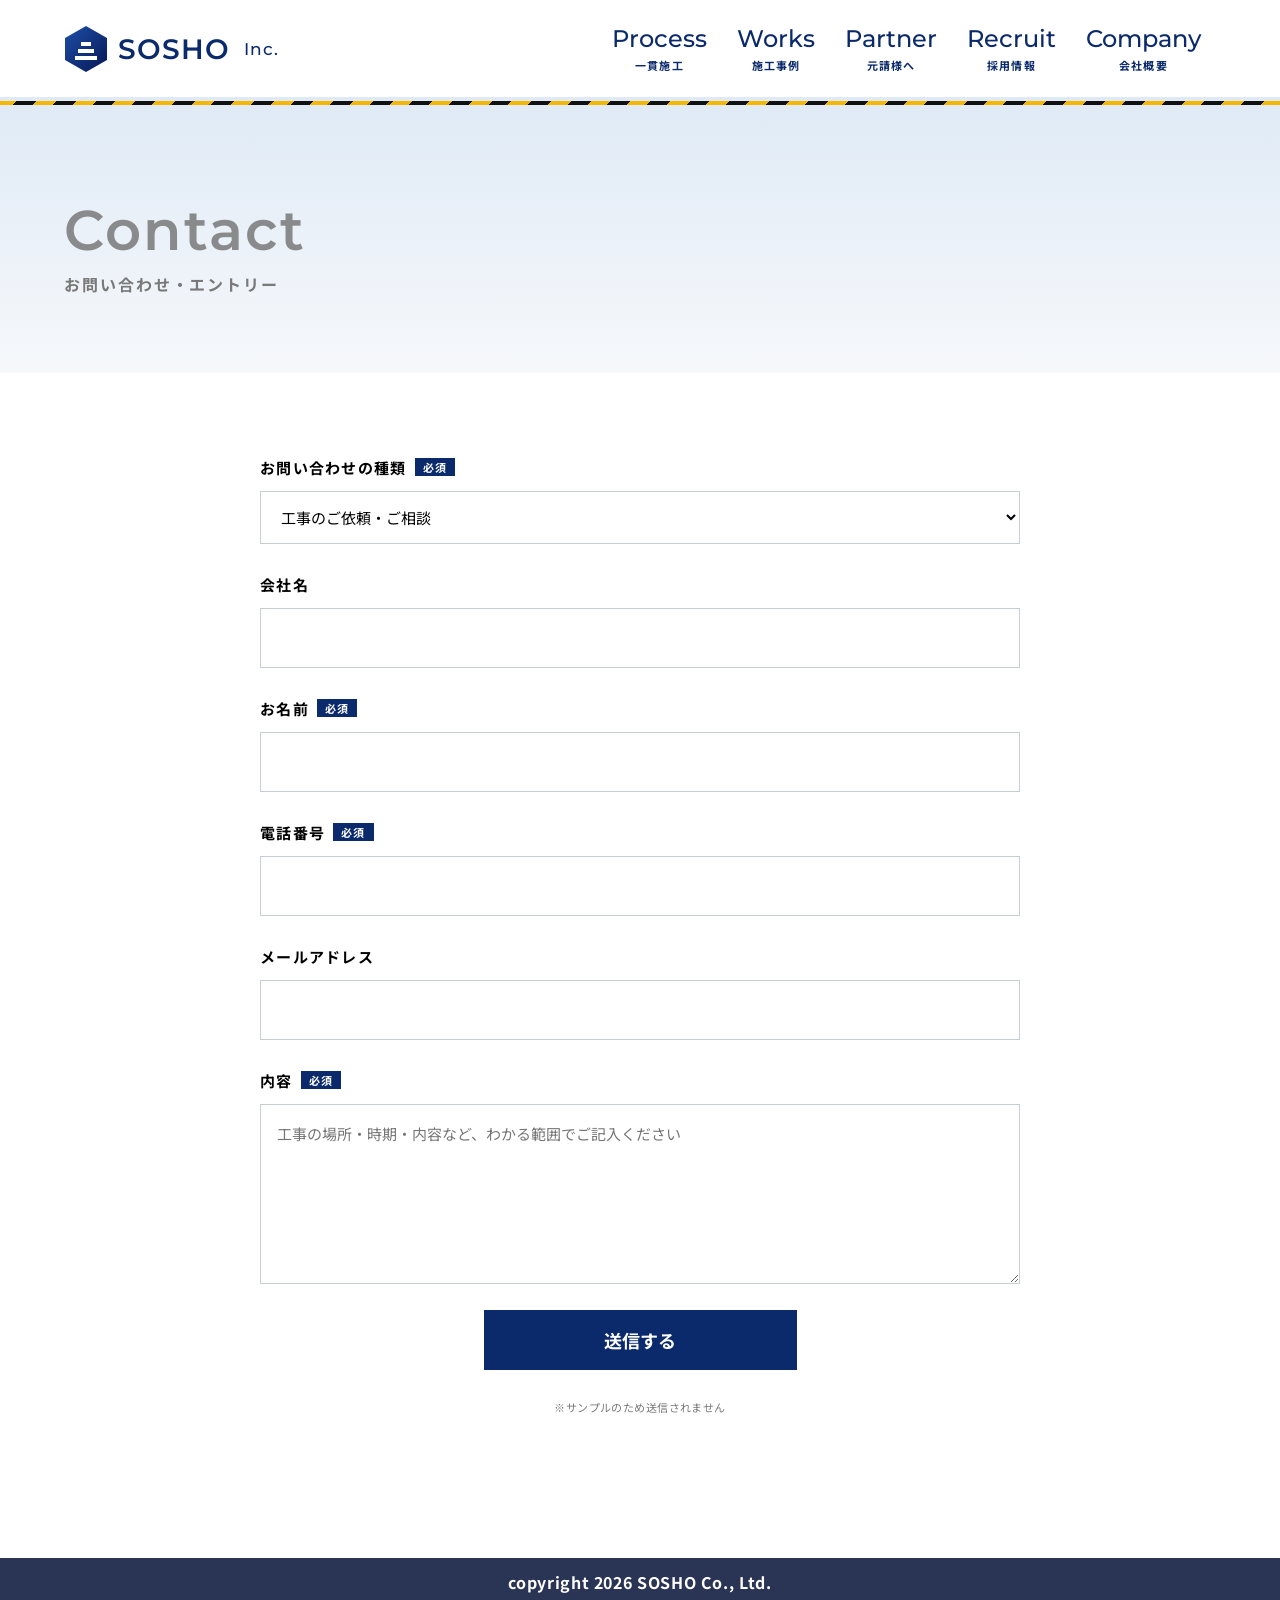
==== contact.html @ ae4c9aca "建設HPサンプル v2（株式会社 礎匠・架空） Co-Authored-By: Claude Opus 5.5 <noreply@anthropic.com>" ====
<!doctype html>
<html lang="ja">
<head>
<meta charset="utf-8">
<meta name="viewport" content="width=device-width,initial-scale=1">
<meta name="robots" content="noindex,nofollow">
<title>お問い合わせ｜株式会社 礎匠（サンプル）</title>
<link rel="preconnect" href="https://fonts.googleapis.com"><link rel="preconnect" href="https://fonts.gstatic.com" crossorigin>
<link href="https://fonts.googleapis.com/css2?family=Montserrat:wght@500;600&family=Noto+Sans+JP:wght@400;500;700;800&display=swap" rel="stylesheet">
<link rel="stylesheet" href="style.css">
<link rel="stylesheet" href="v2.css">
</head>
<body>

<svg width="0" height="0" style="position:absolute" aria-hidden="true">
  <defs><linearGradient id="lg" x1="0" y1="0" x2="1" y2="1"><stop offset="0" stop-color="#1d4fa8"/><stop offset="1" stop-color="#071754"/></linearGradient></defs>
  <symbol id="mark" viewBox="0 0 44 48"><path d="M22 1 43 13v22L22 47 1 35V13z" fill="url(#lg)"/><path d="M11 31h22v4H11zM14 24h16v4H14zM17 17h10v4H17z" fill="#fff"/></symbol>
</svg>

<header class="header">
  <a href="index.html" class="logo"><svg><use href="#mark"/></svg>SOSHO <small>Inc.</small></a>
  <button class="menu-btn" aria-label="メニュー" aria-expanded="false"><span></span><span></span><span></span></button>
  <nav class="gnav">
    <ul>
      <li><a href="index.html#process"><span class="en">Process</span><span class="ja">一貫施工</span></a></li>
      <li><a href="index.html#works"><span class="en">Works</span><span class="ja">施工事例</span></a></li>
      <li><a href="index.html#partner"><span class="en">Partner</span><span class="ja">元請様へ</span></a></li>
      <li><a href="recruit.html"><span class="en">Recruit</span><span class="ja">採用情報</span></a></li>
      <li><a href="index.html#company"><span class="en">Company</span><span class="ja">会社概要</span></a></li>
    </ul>
  </nav>
  <div class="hazard"></div>
</header>

<main>
  <section class="page-head">
    <div class="inner"><h1 class="ttl"><span class="en">Contact</span><span class="ja">お問い合わせ・エントリー</span></h1></div>
  </section>
  <form class="form inner" onsubmit="event.preventDefault();alert('サンプルのため送信されません');">
    <label><span>お問い合わせの種類<em>必須</em></span>
      <select name="type" id="type" required><option value="work">工事のご依頼・ご相談</option><option value="partner">協力会社としてのご相談</option><option value="entry">採用へのエントリー</option><option value="other">その他</option></select></label>
    <label><span>会社名</span><input name="company" autocomplete="organization"></label>
    <label><span>お名前<em>必須</em></span><input name="name" required autocomplete="name"></label>
    <label><span>電話番号<em>必須</em></span><input name="tel" type="tel" required autocomplete="tel"></label>
    <label><span>メールアドレス</span><input name="email" type="email" autocomplete="email"></label>
    <label><span>内容<em>必須</em></span><textarea name="message" required placeholder="工事の場所・時期・内容など、わかる範囲でご記入ください"></textarea></label>
    <button type="submit">送信する</button>
    <p class="sample-note">※サンプルのため送信されません</p>
  </form>
</main>

<footer class="copyright">copyright 2026 SOSHO Co., Ltd.</footer>
<script src="common.js"></script>
<script>if(new URLSearchParams(location.search).get('type')==='entry')document.getElementById('type').value='entry';</script>
</body>
</html>
---- style.css ----
/* 株式会社 礎匠（架空・サンプル） 参考＝infinito-group.net の構成・寸法を実測して再現 */
:root{
  --navy:#0b2a6b;      /* 見出し・ナビ */
  --navy-deep:#2a3455; /* 事例帯・コピーライト */
  --navy-ink:#071754;
  --ink:#010101;
  --gray:#797979;
  --line:#dfdfdf;
  --en:"Montserrat",sans-serif;
  --ja:"Noto Sans JP","Hiragino Kaku Gothic ProN",sans-serif;
  --num:"Nanum Myeongjo",serif;
  --min:"Shippori Mincho B1","Hiragino Mincho ProN",serif;
  --hd:97px;
}
*{box-sizing:border-box;margin:0;padding:0}
html{scroll-behavior:smooth;scroll-padding-top:var(--hd)}
body{font-family:var(--ja);color:var(--ink);font-size:16px;line-height:2;letter-spacing:.08em;background:#fff;overflow-x:clip}
img{display:block;max-width:100%}
a{color:inherit;text-decoration:none}
.inner{width:min(1152px,100% - 128px);margin-inline:auto}
.sample-note{font-size:11px;color:var(--gray);letter-spacing:.04em}

/* ===== header ===== */
.header{position:fixed;inset:0 0 auto;height:var(--hd);z-index:50;display:flex;align-items:center;justify-content:space-between;padding:0 64px;background:#fff;color:var(--navy);transition:background .4s,color .4s}
.header.is-top{background:transparent;color:#fff}
.logo{display:flex;align-items:center;gap:10px;font-family:var(--en);font-weight:600;font-size:28px;letter-spacing:.04em;line-height:1}
.logo svg{width:44px;height:48px;flex:none}
.logo small{font-size:.62em;font-weight:500;margin-left:.2em}
.gnav ul{display:flex;list-style:none;gap:0}
.gnav a{display:flex;flex-direction:column;align-items:center;padding:10px 15px;line-height:1.2}
.gnav .en{font-family:var(--en);font-size:24px;font-weight:500;letter-spacing:0}
.gnav .ja{font-size:11px;font-weight:700;margin-top:6px;letter-spacing:.1em}
.gnav a:hover .en{opacity:.6}
.menu-btn{display:none}

/* 右の縦タブ（お問い合わせ） */
.contact-tab{position:fixed;right:0;top:291px;width:79px;height:318px;background:var(--navy-deep);z-index:40;display:grid;place-items:center;color:#fff;font-weight:700;font-size:20px;writing-mode:vertical-rl;letter-spacing:.2em}
.contact-tab::before{content:"";position:absolute;inset:12px 12px 12px 8px;border:1px solid rgba(255,255,255,.8)}
.contact-tab:hover{background:var(--navy)}
.js .contact-tab{opacity:0;pointer-events:none;transition:opacity .4s}
.js .contact-tab.show{opacity:1;pointer-events:auto}
.to-top{position:fixed;right:64px;bottom:98px;width:105px;height:105px;border-radius:50%;background:var(--navy-ink);color:#fff;display:flex;flex-direction:column;align-items:center;justify-content:center;font-family:var(--en);font-weight:600;font-size:20px;line-height:1;z-index:40;opacity:0;pointer-events:none;transition:opacity .4s}
.to-top.show{opacity:1;pointer-events:auto}
.to-top::before{content:"";width:28px;height:28px;border-left:4px solid #fff;border-top:4px solid #fff;transform:rotate(45deg);margin:10px 0 2px}

/* ===== 見出し（英字＋日本語） ===== */
.ttl{position:relative;line-height:1.1}
.ttl .en{display:block;font-family:var(--en);font-weight:600;font-size:56px;color:var(--gray);letter-spacing:.04em;opacity:.85}
.ttl .ja{display:block;font-size:16px;color:var(--gray);margin-top:14px;letter-spacing:.12em}
.ttl.center{text-align:center}
.ttl.white .en,.ttl.white .ja{color:#fff}
.ttl.line{display:flex;align-items:flex-end;gap:32px}
.ttl.line::before{content:"";flex:0 0 calc(max(64px,(100vw - 1152px)/2) - 32px);height:1px;background:var(--ink);margin-bottom:44px}
.ttl.line .box{flex:none}
.ttl.line::after{content:"";flex:1;height:1px;background:var(--ink);margin-bottom:44px}

/* ===== FV ===== */
.fv{position:relative;height:100svh;min-height:640px;max-height:900px;overflow:hidden;color:#fff}
.fv .bg{position:absolute;inset:0;background:url(img/hero.jpg) center/cover;animation:kenburns 18s ease-out both}
.fv::after{content:"";position:absolute;inset:0;background:linear-gradient(180deg,rgba(7,23,84,.35) 0,rgba(7,23,84,0) 30%,rgba(0,0,0,.05) 60%,rgba(7,23,84,.45))}
@keyframes kenburns{from{transform:scale(1.12)}to{transform:scale(1)}}
.fv .copy{position:absolute;z-index:2;right:64px;top:37%;text-align:right}
.fv .copy p{font-size:28px;font-weight:500;letter-spacing:.3em;text-shadow:0 2px 12px rgba(0,0,0,.35)}
.fv .copy h2{font-family:var(--en);font-weight:500;font-size:75px;line-height:1.15;letter-spacing:.01em;margin-top:10px;text-shadow:0 2px 16px rgba(0,0,0,.3)}
.fv .scroll{position:absolute;z-index:2;left:64px;bottom:40px;font-family:var(--en);font-size:12px;letter-spacing:.3em;writing-mode:vertical-rl;display:flex;align-items:center;gap:12px}
.fv .scroll::after{content:"";width:1px;height:70px;background:#fff;animation:scrollbar 2s infinite}
@keyframes scrollbar{0%{transform:scaleY(0);transform-origin:top}50%{transform:scaleY(1);transform-origin:top}51%{transform-origin:bottom}100%{transform:scaleY(0);transform-origin:bottom}}

/* ===== Our Feature（数字） ===== */
.feature{position:relative;padding:130px 0 120px;background:linear-gradient(180deg,#bcd3ec 0,#e6eef7 60%,#f6f6f6);overflow:hidden}
.feature::before{content:"";position:absolute;inset:0;background:url(img/hero.jpg) center 20%/cover;opacity:.12}
.feature .inner{position:relative}
.nums{display:grid;grid-template-columns:repeat(3,1fr);margin-top:40px;text-align:center}
.nums .n{display:inline-flex;align-items:flex-end;gap:4px;border-bottom:1px solid var(--gray);font-family:var(--num);font-weight:700;font-size:75px;line-height:1;color:var(--gray);padding:0 4px 2px}
.nums .n small{font-family:var(--ja);font-size:16px;font-weight:500;margin-bottom:12px}
.nums p{font-size:16px;color:var(--gray);letter-spacing:.2em;margin-top:10px}

/* ===== About ===== */
.about{position:relative;padding:150px 0 120px;background:#f4f4f4}
.about .wrap{display:grid;grid-template-columns:1fr 1fr;gap:60px;align-items:center;margin-top:60px}
.about .lead{font-size:33px;font-weight:500;line-height:1.7;color:#333}
.about .body{margin-top:36px;font-size:16px;line-height:2.5;color:#333}
.house{clip-path:polygon(50% 0,100% 22%,100% 100%,0 100%,0 22%);aspect-ratio:4/5;overflow:hidden}
.house img{width:100%;height:100%;object-fit:cover}
.about .pic{position:relative}
.about .pic::before{content:"";position:absolute;inset:-14px 14px 14px -14px;background:rgba(11,42,107,.12);clip-path:polygon(50% 0,100% 22%,100% 100%,0 100%,0 22%)}

/* ===== Business ===== */
.business{position:relative;padding:140px 0 160px;background:#f4f4f4;overflow:hidden}
.business .row{display:grid;grid-template-columns:1fr 1fr;gap:70px;align-items:center}
.hexpic{clip-path:polygon(50% 0,100% 25%,100% 75%,50% 100%,0 75%,0 25%);aspect-ratio:1/1.12;overflow:hidden}
.hexpic img{width:100%;height:100%;object-fit:cover}
.business .ghost{position:absolute;right:-20px;top:52%;font-family:var(--en);font-weight:600;font-size:150px;color:rgba(11,42,107,.06);white-space:nowrap;line-height:1;pointer-events:none}
.business h3{font-size:40px;font-weight:700;color:var(--navy);margin-top:36px;line-height:1.5}
.business .sub{font-size:30px;font-weight:500;color:#333;margin-top:16px}
.business p.body{margin-top:28px;line-height:2.4;color:#333}
.more{display:inline-flex;align-items:center;gap:14px;margin-top:36px;font-family:var(--en);font-size:25px;border-bottom:1px solid currentColor;padding:0 20px 10px 0}
.more::after{content:"";width:46px;height:1px;background:currentColor;box-shadow:0 0 0 0;position:relative}
.more:hover{opacity:.6}

/* ===== Pick up（紺・上辺が山形） ===== */
.pickup{position:relative;background:var(--navy-deep);color:#fff;padding:200px 0 90px;clip-path:polygon(0 15%,43% 0,57% 0,100% 15%,100% 100%,0 100%);margin-top:-90px}
.pickup .cards{display:grid;grid-template-columns:repeat(3,1fr);gap:40px;margin-top:60px}
.pickup figure img{aspect-ratio:3/2;object-fit:cover;width:100%}
.pickup figcaption{text-align:center;font-size:15px;line-height:2;margin-top:28px}
.pickup figcaption span{display:block;border-top:1px solid rgba(255,255,255,.7);width:70%;margin:14px auto 0;padding-top:10px;font-size:16px;font-weight:500}
.pickup .center{text-align:center;margin-top:70px}
.pickup .more{font-family:var(--ja);font-size:20px;color:#fff}

/* ===== 一貫施工体制（灰帯） ===== */
.alliance{background:#f4f4f4;padding:90px 0 70px;text-align:center;position:relative;overflow:hidden}
.alliance .ghost{position:absolute;left:-10px;top:-40px;font-family:var(--en);font-weight:600;font-size:120px;color:rgba(0,0,0,.05);line-height:1}
.alliance h2{font-size:40px;font-weight:800;color:var(--navy);letter-spacing:.065em;opacity:.8}
.alliance p{margin-top:36px;line-height:2;color:var(--navy);opacity:.75}

/* ===== 5事業の六角形 ===== */
.services{position:relative;padding:110px 0 130px;color:#fff;overflow:hidden}
.services::before{content:"";position:absolute;inset:0;background:url(img/hero.jpg) center/cover;filter:brightness(.55)}
.services::after{content:"";position:absolute;inset:0;background:linear-gradient(180deg,rgba(26,40,82,.92),rgba(26,40,82,.55) 40%,rgba(7,23,84,.85))}
.services .inner{position:relative;z-index:1}
.hexes{display:flex;flex-wrap:wrap;justify-content:center;gap:28px 40px;margin-top:70px}
.hex{position:relative;width:340px;aspect-ratio:1/1.13;clip-path:polygon(50% 0,100% 25%,100% 75%,50% 100%,0 75%,0 25%);background:rgba(255,255,255,.28);padding:14px}
.hex .in{position:relative;width:100%;height:100%;clip-path:inherit;display:flex;flex-direction:column;align-items:center;justify-content:center;text-align:center;color:#1d2436;padding:0 34px;overflow:hidden}
.hex .in::before{content:"";position:absolute;inset:0;background:var(--img) center/cover;transition:transform .8s}
.hex .in::after{content:"";position:absolute;inset:0;background:rgba(236,240,247,.86);transition:background .5s}
.hex:hover .in::before{transform:scale(1.08)}
.hex:hover .in::after{background:rgba(236,240,247,.7)}
.hex .in>*{position:relative;z-index:1}
.hex .no{font-family:var(--en);font-size:13px;font-weight:600;color:var(--navy);letter-spacing:.2em}
.hex h3{font-size:27px;font-weight:800;letter-spacing:.02em;line-height:1.4;margin-top:4px}
.hex h3::after{content:"";display:block;width:64px;height:3px;background:var(--navy);margin:16px auto}
.hex p{font-size:15px;line-height:1.85}

/* ===== Recruit 帯 ===== */
.recruit-band{display:grid;grid-template-columns:757fr 523fr;align-items:center;background:#fff}
.recruit-band .pic img{width:100%;height:100%;aspect-ratio:757/286;object-fit:cover}
.recruit-band .txt{padding:40px 64px 40px 73px}
.recruit-band .ttl .en{color:var(--navy);opacity:.55;font-size:48px}
.recruit-band .ttl .ja{color:var(--navy)}
.recruit-band p{font-size:20px;color:var(--navy);opacity:.8;margin-top:24px}
.btn-line{display:inline-flex;align-items:center;justify-content:space-between;gap:20px;width:340px;max-width:100%;height:56px;border:1px solid var(--navy);color:var(--navy);font-size:19px;font-weight:700;padding:0 24px 0 40px;white-space:nowrap;margin-top:30px;transition:background .3s,color .3s}
.btn-line::after{content:"";width:52px;height:1px;background:currentColor}
.btn-line:hover{background:var(--navy);color:#fff}

/* ===== Company ===== */
.company{position:relative;padding:160px 0 150px;overflow:hidden}
.company::before{content:"";position:absolute;inset:0;background:linear-gradient(180deg,#d7e5f4 0,#f3f7fb 45%,rgba(243,247,251,.75)),url(img/hero.jpg) center bottom/cover;opacity:.9}
.company .inner{position:relative;display:grid;grid-template-columns:1fr 1fr;gap:64px;align-items:start}
.company .logo{color:var(--navy);font-size:40px;opacity:.85}
.company .logo svg{width:56px;height:62px}
.co-table{margin-top:54px;display:grid;grid-template-columns:135px 1fr;row-gap:14px;font-size:18px;line-height:1.8}
.co-table dt{color:#333}
.co-table dd b{display:block;border-left:5px solid var(--navy);padding-left:6px;font-weight:700;color:#333;margin-top:6px;line-height:1.3}
.co-table dd a{text-decoration:underline}
.map{aspect-ratio:576/440;margin-top:0;background:repeating-linear-gradient(0deg,rgba(11,42,107,.06) 0 1px,transparent 1px 40px),repeating-linear-gradient(90deg,rgba(11,42,107,.06) 0 1px,transparent 1px 40px),#eef2f8;display:grid;place-items:center;text-align:center;color:var(--navy);font-size:14px;border:1px solid var(--line)}
.map b{display:block;font-size:18px}
.copyright{background:var(--navy-deep);color:#fff;text-align:center;font-weight:700;font-size:16px;padding:8px;letter-spacing:.04em}

/* ===== 出現アニメ（JSが動かなければ最初から表示） ===== */
.js .fade{opacity:0;transform:translateY(30px);transition:opacity 1s,transform 1s}
.js .fade.in{opacity:1;transform:none}
@media (prefers-reduced-motion:reduce){.js .fade{opacity:1;transform:none;transition:none}.fv .bg{animation:none}}

/* ===================== recruit.html ===================== */
.r-header .gnav .en{font-size:28px;color:var(--ink)}
.r-header .gnav .ja{font-family:var(--min);color:var(--ink);font-size:13px}
.r-header{padding-right:0;color:var(--ink)}
.entry-btn{align-self:stretch;display:flex;align-items:center;justify-content:center;width:188px;margin-left:20px;background:var(--navy-ink);color:#fff;font-family:var(--en);font-weight:600;font-size:26px;clip-path:polygon(41% 0,100% 0,100% 100%,0 100%);padding-left:52px}
.entry-btn:hover{background:var(--navy)}
.r-fv{position:relative;height:100svh;min-height:640px;max-height:900px;overflow:hidden;background:#eee}
.r-fv .bg{position:absolute;inset:0;background:url(img/recruit.jpg) center/cover;filter:grayscale(1) contrast(1.05) brightness(1.1);animation:kenburns 18s ease-out both}
.r-fv::after{content:"";position:absolute;inset:0;background:linear-gradient(90deg,rgba(255,255,255,.88) 0,rgba(255,255,255,.55) 45%,rgba(255,255,255,0) 75%)}
.r-fv .copy{position:absolute;z-index:2;left:64px;top:46%;transform:translateY(-50%)}
.r-fv .eyebrow{font-family:var(--en);font-size:22px;color:#444;position:relative;padding-bottom:12px;margin-left:-64px;padding-left:64px}
.r-fv .eyebrow::after{content:"";position:absolute;left:0;bottom:0;width:170px;height:1px;background:#333}
.r-fv h1{font-family:var(--min);font-weight:800;font-size:40px;line-height:1.9;letter-spacing:.2em;margin-top:30px}
.r-fv h1 em{font-style:normal;font-size:1.55em;color:var(--navy)}
.pulse{display:inline-block;width:56px;height:70px;flex:none}
.r-ttl{display:flex;align-items:flex-start;gap:8px}
.r-ttl .en{font-family:var(--en);font-weight:500;font-size:44px;line-height:1;color:#333}
.r-ttl .ja{display:block;font-family:var(--min);font-weight:700;font-size:15px;margin-top:14px;margin-left:6px;letter-spacing:.2em}
.r-ttl.white .en,.r-ttl.white .ja{color:#fff}
.message{padding:150px 0 130px;background:#fff}
.message .wrap{display:grid;grid-template-columns:1fr 1.2fr;gap:70px;margin-top:50px;align-items:center}
.message h2{font-family:var(--min);font-size:38px;line-height:1.7;font-weight:700}
.message p{font-family:var(--min);font-size:17px;line-height:2.4;margin-top:28px}
.message .sign{text-align:right;margin-top:24px;font-family:var(--min);font-size:16px}
.message .sign b{font-size:24px;margin-left:1em}
.message .pic img{aspect-ratio:4/5;object-fit:cover;width:100%;filter:grayscale(.2)}
.advantage{position:relative;padding:120px 0 160px;overflow:hidden}
.advantage .panel{position:relative;width:63%;background:var(--navy-ink);color:#fff;padding:150px 64px 220px;clip-path:polygon(0 18%,100% 0,100% 82%,0 100%)}
.advantage .panel::before{content:"";position:absolute;left:8%;top:30%;width:420px;height:420px;border:60px solid rgba(255,255,255,.05);transform:rotate(45deg)}
.advantage .panel h3{position:relative;font-family:var(--min);font-size:38px;line-height:1.8;letter-spacing:.15em;margin-top:60px}
.advantage .panel p{position:relative;margin-top:20px;line-height:2.2;opacity:.9;max-width:min(470px,100%)}
.advantage .pics{position:absolute;right:0;top:150px;width:46%;display:flex;gap:0}
.advantage .pics img{width:50%;aspect-ratio:2/3;object-fit:cover;clip-path:polygon(0 8%,100% 0,100% 92%,0 100%)}
.advantage .pics img:first-child{opacity:.6;margin-top:70px}
.points{display:grid;grid-template-columns:repeat(3,1fr);gap:30px;margin-top:60px}
.points li{list-style:none;border-top:3px solid var(--navy);background:#fff;padding:26px 28px;box-shadow:0 10px 30px rgba(0,0,0,.05)}
.points b{display:block;font-family:var(--en);color:var(--navy);font-size:14px;letter-spacing:.2em}
.points h4{font-size:20px;margin-top:6px;line-height:1.6}
.points p{font-size:15px;line-height:1.9;margin-top:10px;color:#444}
.voices{position:relative;padding:110px 0 120px;background:linear-gradient(120deg,#e3e3e3 0,#e3e3e3 45%,#f5f5f5 45%,#f5f5f5 70%,#fff 70%)}
.voice{display:grid;grid-template-columns:559fr 724fr;align-items:center;margin-top:70px;position:relative}
.voice .pic{border-top:5px solid #4d6390;align-self:start}
.voice .pic img{width:100%;aspect-ratio:559/385;object-fit:cover}
.voice .card{background:rgba(255,255,255,.92);border-top:5px solid #4d6390;margin:30px 38px 0 -41px;padding:80px 70px 70px 106px;position:relative}
.voice .card .tag{font-size:13px;font-weight:700;color:#fff;background:var(--navy);display:inline-block;padding:2px 14px;letter-spacing:.15em}
.voice blockquote{font-family:var(--min);font-size:34px;line-height:1.9;color:#333;margin-top:14px}
.voice .name{font-family:var(--en);font-weight:600;font-size:26px;margin-top:30px;color:#333}
.voice .prev{font-family:var(--min);font-size:16px}
.voice .story{margin-top:22px;font-size:15px;line-height:2.1;color:#444}
.voice.rev{grid-template-columns:724fr 559fr}
.voice.rev .pic{order:2}
.voice.rev .card{margin:30px -41px 0 38px;padding:80px 106px 70px 70px;z-index:1}
.r-recruit{position:relative;padding:110px 0 150px;background:linear-gradient(135deg,#eaeaea,#f4f4f4);clip-path:polygon(0 0,95% 0,100% 8%,58% 100%,0 100%);}
.r-recruit .wrap{position:relative}
.r-recruit .big{font-family:var(--min);font-size:36px;line-height:1.9;letter-spacing:.2em;text-align:center;color:#444;margin-top:70px}
.wants{display:grid;grid-template-columns:repeat(3,1fr);gap:40px;margin-top:70px;text-align:center}
.wants li{list-style:none}
.wants h4{font-family:var(--min);font-size:26px;color:var(--navy);border-bottom:1px solid var(--navy);display:inline-block;padding:0 8px 6px}
.wants p{margin-top:16px;font-size:15px;line-height:2}
.jobs{background:var(--navy-ink);padding:110px 0 120px}
.jobs .grid{display:grid;grid-template-columns:1fr 1fr;gap:40px}
.job{background:#fff;padding:50px 46px}
.job h2 small{display:block;font-size:.62em}
.job h2{font-size:27px;color:var(--navy);line-height:1.5;border-bottom:2px solid var(--navy);padding-bottom:14px}
.job dl{display:grid;grid-template-columns:8em 1fr;row-gap:12px;margin-top:24px;font-size:15px;line-height:1.8}
.job dt{font-weight:700;color:var(--navy)}
.jobs .entry{text-align:center;margin-top:60px}
.btn-entry{display:inline-flex;align-items:center;justify-content:center;gap:24px;width:360px;max-width:100%;height:72px;background:#fff;color:var(--navy-ink);font-family:var(--en);font-weight:600;font-size:24px;clip-path:polygon(8% 0,100% 0,92% 100%,0 100%);transition:opacity .3s}
.btn-entry:hover{opacity:.85}
.btn-entry small{font-family:var(--ja);font-size:14px;font-weight:700}
.jobs .sample-note{color:#aab;text-align:center;margin-top:18px}

/* ===================== contact.html ===================== */
.page-head{padding:200px 0 80px;background:linear-gradient(180deg,#d7e5f4,#f6f8fb)}
.form{max-width:760px;margin:80px auto 140px;display:grid;gap:26px}
.form label{display:grid;gap:8px;font-weight:700;font-size:15px}
.form label span em{font-style:normal;font-size:11px;background:var(--navy);color:#fff;padding:1px 8px;margin-left:8px;vertical-align:2px}
.form input,.form select,.form textarea{font:inherit;font-weight:400;border:1px solid #c8cdd8;padding:14px 16px;background:#fff;width:100%}
.form textarea{min-height:180px}
.form button{justify-self:center;width:313px;max-width:100%;height:60px;border:0;background:var(--navy);color:#fff;font:inherit;font-weight:700;font-size:18px;cursor:pointer}
.form .sample-note{text-align:center}

/* ===================== スマホ ===================== */
@media (max-width:1100px){
  .gnav .en{font-size:18px}.gnav a{padding:10px 9px}
  .hex{width:300px}
}
@media (max-width:900px){
  :root{--hd:64px}
  .inner{width:calc(100% - 40px)}
  .header{padding:0 20px}
  .logo{font-size:20px}.logo svg{width:32px;height:35px}
  .menu-btn{display:flex;flex-direction:column;justify-content:center;gap:7px;width:48px;height:48px;background:none;border:0;cursor:pointer;color:inherit;z-index:60;align-items:flex-end}
  .menu-btn span{display:block;height:1px;background:currentColor;width:48px}
  .menu-btn span:nth-child(2){width:40px}
  .menu-btn span:nth-child(3){width:32px}
  .gnav{position:fixed;inset:0;height:100svh;background:var(--navy-ink);color:#fff;display:flex;align-items:center;justify-content:center;opacity:0;pointer-events:none;transition:opacity .4s}
  .nav-open .gnav{opacity:1;pointer-events:auto}
  .nav-open .header{color:#fff}
  .gnav ul{flex-direction:column;gap:6px}
  .gnav .en,.r-header .gnav .en{font-size:26px;color:#fff}
  .r-header .gnav .ja{color:#fff}
  .entry-btn{display:none}
  .r-header{padding-right:20px}
  .contact-tab{top:auto;bottom:0;left:0;right:0;width:auto;height:56px;writing-mode:horizontal-tb;font-size:16px}
  .contact-tab::before{inset:6px}
  body{padding-bottom:56px}
  .to-top{right:16px;bottom:72px;width:64px;height:64px;font-size:13px}
  .to-top::before{width:16px;height:16px;border-width:3px;margin:6px 0 0}
  .ttl .en{font-size:38px}
  .ttl.line::before{display:none}
  .fv .copy{left:20px;right:20px;top:36%;text-align:left}
  .fv .copy h2{font-size:40px}
  .fv .copy p{font-size:15px;letter-spacing:.2em;margin-top:20px}
  .fv .copy{display:flex;flex-direction:column-reverse}
  .fv .scroll{left:auto;right:20px}
  .feature{padding:80px 0}
  .nums{grid-template-columns:1fr;gap:30px}
  .nums .n{font-size:60px}
  .about,.business{padding:80px 0}
  .about .wrap,.business .row{grid-template-columns:1fr;gap:40px}
  .about .lead{font-size:20px}
  .alliance .ghost{font-size:64px;top:-10px}
  .business .ghost{font-size:80px;top:auto;bottom:40px}
  .business h3{font-size:30px}.business .sub{font-size:22px}
  .more{font-size:20px}
  .pickup{padding:130px 0 70px;clip-path:polygon(0 4%,40% 0,60% 0,100% 4%,100% 100%,0 100%);margin-top:-40px}
  .pickup .cards{grid-template-columns:1fr;gap:44px}
  .alliance h2{font-size:28px}
  .alliance p{text-align:left}
  .alliance p br{display:none}
  .services{padding:80px 0}
  .hexes{gap:10px}
  .hex{width:min(320px,100%)}
  .recruit-band{grid-template-columns:1fr}
  .recruit-band .txt{padding:40px 20px 60px}
  .recruit-band p{font-size:16px}
  .company{padding:90px 0}
  .company .inner{grid-template-columns:1fr;gap:40px}
  .company .logo{font-size:28px}
  .co-table{grid-template-columns:90px 1fr;font-size:15px}
  .r-fv .copy{left:20px;right:20px}
  .r-fv h1{font-size:24px;letter-spacing:.12em}
  .r-fv .eyebrow{font-size:12px;margin-left:-20px;padding-left:20px}
  .r-fv::after{background:linear-gradient(0deg,rgba(255,255,255,.92) 0,rgba(255,255,255,.6) 55%,rgba(255,255,255,.2))}
  .r-ttl .en{font-size:34px}
  .message{padding:80px 0}
  .message .wrap{grid-template-columns:1fr;gap:40px}
  .message h2{font-size:26px}
  .message p{font-size:15px}
  .advantage{padding:60px 0 80px}
  .advantage .panel{width:100%;padding:110px 20px 120px;clip-path:polygon(0 6%,100% 0,100% 94%,0 100%)}
  .advantage .panel h3{font-size:25px;letter-spacing:.08em}
  .advantage .pics{position:relative;top:0;width:100%;margin-top:-40px}
  .points{grid-template-columns:1fr}
  .voices{padding:80px 0}
  .voice,.voice.rev{grid-template-columns:1fr}
  .voice.rev .pic{order:0}
  .voice .card,.voice.rev .card{margin:-30px 16px 0;padding:40px 24px}
  .voice blockquote{font-size:22px}
  .r-recruit{clip-path:none;padding:80px 0}
  .r-recruit .big{font-size:20px;letter-spacing:.1em}
  .wants{grid-template-columns:1fr}
  .jobs .grid{grid-template-columns:1fr}
  .job{padding:34px 22px}
  .job h2{font-size:21px}
  .job dl{grid-template-columns:6em 1fr}
  .page-head{padding:120px 0 50px}
}
---- v2.css ----
/* v2：独自性の層（style.css の上に重ねる）
   寸法線・方眼・安全黄・工程が建っていく図面 */
:root{--yellow:#f5b800;--bp:#0e2a5e;--bp-line:rgba(255,255,255,.08)}

/* 安全柵ストライプ（ヘッダー下・区切り） */
.hazard{height:8px;background:repeating-linear-gradient(-45deg,var(--yellow) 0 14px,#111 14px 28px)}
.header .hazard{position:absolute;left:0;right:0;bottom:-8px;height:4px;opacity:0;transition:opacity .4s}
.header:not(.is-top) .hazard{opacity:1}
.cta-head{margin-left:18px;background:var(--yellow);color:var(--navy-ink);font-weight:800;font-size:14px;padding:12px 18px;line-height:1.3;text-align:center;letter-spacing:.06em;transition:filter .3s}
.cta-head small{display:block;font-family:var(--en);font-size:10px;letter-spacing:.2em}
.cta-head:hover{filter:brightness(1.08)}

/* 寸法線見出し：|←  About us  →| */
.dim{display:flex;align-items:center;gap:18px;font-family:var(--en);font-size:13px;font-weight:600;letter-spacing:.3em;color:var(--navy)}
.dim::before,.dim::after{content:"";flex:1;height:9px;border-inline:1px solid currentColor;background:linear-gradient(currentColor,currentColor) center/100% 1px no-repeat}
.dim.left::before{flex:0 0 40px}
.dim.white{color:#fff}
.dim.yellow{color:var(--yellow)}

/* ===== ヒーロー（左右分割） ===== */
.hero2{position:relative;display:grid;grid-template-columns:44% 56%;height:100svh;min-height:680px;max-height:960px;background:var(--bp);color:#fff;overflow:hidden}
.hero2 .plan{position:relative;padding:150px 0 140px 64px;background-image:linear-gradient(var(--bp-line) 1px,transparent 1px),linear-gradient(90deg,var(--bp-line) 1px,transparent 1px);background-size:32px 32px}
.hero2 .plan::after{content:"";position:absolute;right:0;top:0;bottom:0;width:1px;background:rgba(255,255,255,.2)}
.hero2 h1{writing-mode:vertical-rl;font-weight:800;font-size:clamp(56px,7vw,104px);line-height:1.25;letter-spacing:.14em;position:absolute;right:56px;top:140px}
.hero2 h1 em{font-style:normal;color:var(--yellow)}
.hero2 .lead{position:absolute;left:64px;bottom:150px;max-width:15em;font-size:17px;line-height:2.1}
.hero2 .lead b{display:block;font-family:var(--en);font-size:12px;letter-spacing:.3em;color:var(--yellow);margin-bottom:12px}
.hero2 .mark{position:absolute;left:64px;top:140px;font-family:var(--en);font-size:12px;letter-spacing:.2em;line-height:1.9;color:rgba(255,255,255,.55)}
.hero2 .photo{position:relative;overflow:hidden}
.hero2 .photo .bg{position:absolute;inset:0;background:url(img/hero.jpg) 30% center/cover;animation:kenburns 18s ease-out both}
.hero2 .photo .v-dim{position:absolute;right:28px;top:120px;bottom:120px;width:9px;border-block:1px solid #fff;background:linear-gradient(#fff,#fff) center/1px 100% no-repeat;opacity:.8}
.hero2 .photo .v-dim span{position:absolute;right:16px;top:50%;transform:translateY(-50%);writing-mode:vertical-rl;font-family:var(--en);font-size:11px;letter-spacing:.3em;white-space:nowrap}
.trades{position:absolute;left:0;right:0;bottom:0;z-index:3;display:grid;grid-template-columns:repeat(5,1fr);background:rgba(7,23,84,.92);border-top:4px solid var(--yellow)}
.trades a{display:flex;align-items:center;gap:12px;padding:20px 22px;border-right:1px solid rgba(255,255,255,.12);color:#fff;font-weight:700;font-size:16px;transition:background .3s}
.trades a:last-child{border-right:0}
.trades a:hover{background:rgba(245,184,0,.18)}
.trades i{font-style:normal;font-family:var(--en);font-weight:600;font-size:12px;color:var(--yellow);letter-spacing:.1em}
.trades svg{width:30px;height:30px;flex:none;stroke:#fff;fill:none;stroke-width:1.6;stroke-linecap:round;stroke-linejoin:round}

/* ===== 現場力データ（工事看板） ===== */
.board{position:relative;padding:110px 0 100px;background:#f4f4f4}
.board .sign{position:relative;background:#fff;border:3px solid var(--navy);box-shadow:12px 12px 0 rgba(11,42,107,.12);max-width:1080px;margin:40px auto 0}
.board .sign-head{display:flex;justify-content:space-between;align-items:center;background:var(--navy);color:#fff;padding:12px 26px;font-weight:800;letter-spacing:.2em}
.board .sign-head span{font-family:var(--en);font-size:12px;color:var(--yellow);letter-spacing:.25em}
.board .cells{display:grid;grid-template-columns:repeat(4,1fr)}
.board .cell{padding:30px 22px 28px;text-align:center;border-right:1px solid var(--line)}
.board .cell:last-child{border-right:0}
.board .cell dt{font-size:14px;font-weight:700;color:#333;letter-spacing:.12em}
.board .cell dd{font-family:var(--en);font-weight:600;font-size:56px;line-height:1.1;color:var(--navy);margin-top:10px}
.board .cell dd small{font-family:var(--ja);font-size:16px;margin-left:4px}
.board .cell.safe{background:repeating-linear-gradient(-45deg,rgba(245,184,0,.12) 0 10px,transparent 10px 20px)}
.board .cell p{font-size:12px;color:var(--gray);margin-top:4px;line-height:1.6}
.board .note{text-align:center;margin-top:20px}

/* ===== PROCESS：建っていく図面（sticky） ===== */
.process{position:relative;background:var(--bp);color:#fff;padding:120px 0 80px}
.process .head{text-align:center}
.process .head h2{font-size:40px;font-weight:800;margin-top:24px;letter-spacing:.08em;line-height:1.5}
.process .head h2 em{font-style:normal;color:var(--yellow)}
.process .head p{opacity:.8;margin-top:14px}
.process .grid{display:grid;grid-template-columns:1.1fr .9fr;gap:60px;margin-top:70px}
.process .fig{position:sticky;top:calc(var(--hd) + 40px);align-self:start;aspect-ratio:6/5;border:1px solid rgba(255,255,255,.25);background-image:linear-gradient(var(--bp-line) 1px,transparent 1px),linear-gradient(90deg,var(--bp-line) 1px,transparent 1px);background-size:24px 24px}
.process .fig svg{width:100%;height:100%;display:block}
.process .fig .cap{position:absolute;left:16px;top:12px;font-family:var(--en);font-size:11px;letter-spacing:.25em;opacity:.7}
.process .fig .stepno{position:absolute;right:16px;bottom:10px;font-family:var(--en);font-weight:600;font-size:64px;line-height:1;color:var(--yellow)}
.fig .ly path,.fig .ly line,.fig .ly rect,.fig .ly circle,.fig .ly polyline{fill:none;stroke:#fff;stroke-width:2;stroke-linecap:round;stroke-linejoin:round;vector-effect:non-scaling-stroke}
.fig .ly .fill{fill:rgba(255,255,255,.08)}
.fig .ly .thick{stroke-width:5}
.fig .ly .spark{fill:var(--yellow);stroke:none}
.fig .ly text{fill:#fff;stroke:none;font-family:var(--en);font-size:12px;letter-spacing:.15em}
.fig .base line{stroke:rgba(255,255,255,.6)}
/* JSが動くときだけ順に描く */
.js .fig .ly:not(.base) *{stroke-dasharray:1;stroke-dashoffset:1;transition:stroke-dashoffset 1.4s ease,stroke .6s,opacity .6s}
.js .fig .ly:not(.base) .spark,.js .fig .ly:not(.base) text{opacity:0}
.js .fig .ly.on *{stroke-dashoffset:0}
.js .fig .ly.on .spark,.js .fig .ly.on text{opacity:1}
.js .fig .ly.now path,.js .fig .ly.now line,.js .fig .ly.now rect,.js .fig .ly.now polyline,.js .fig .ly.now circle{stroke:var(--yellow)}
.fig .ly.on .spark{animation:spark 1s infinite alternate}
.fig .spark:nth-of-type(2){animation-delay:.3s}.fig .spark:nth-of-type(3){animation-delay:.6s}
@keyframes spark{from{r:2}to{r:6}}
.steps{list-style:none}
.step{min-height:62vh;display:flex;flex-direction:column;justify-content:center;padding:30px 0;border-top:1px solid rgba(255,255,255,.18);opacity:.35;transition:opacity .5s}
.step.cur{opacity:1}
.step .no{font-family:var(--en);font-weight:600;font-size:14px;color:var(--yellow);letter-spacing:.25em}
.step h3{font-size:34px;font-weight:800;margin-top:8px;letter-spacing:.06em}
.step h3 small{font-size:15px;font-weight:500;opacity:.75;margin-left:12px}
.step p{margin-top:16px;line-height:2.1;opacity:.9}
.step img{margin-top:22px;width:100%;aspect-ratio:16/8;object-fit:cover;border-left:4px solid var(--yellow)}
.step .kit{display:flex;flex-wrap:wrap;gap:8px;margin-top:16px}
.step .kit span{font-size:12px;border:1px solid rgba(255,255,255,.4);padding:2px 10px;letter-spacing:.08em}
.process .done{text-align:center;margin-top:40px;font-size:22px;font-weight:800;letter-spacing:.1em}
.process .done em{font-style:normal;color:var(--yellow)}

/* ===== 施工事例レール ===== */
.works2{padding:120px 0 110px;background:#fff;overflow:hidden}
.works2 .top{display:flex;justify-content:space-between;align-items:flex-end;gap:30px}
.works2 h2{font-size:36px;font-weight:800;color:var(--navy);margin-top:18px}
.works2 .arrows{display:flex;gap:10px}
.works2 .arrows button{width:54px;height:54px;border:1px solid var(--navy);background:#fff;color:var(--navy);font-size:20px;cursor:pointer;transition:background .3s,color .3s}
.works2 .arrows button:hover{background:var(--navy);color:#fff}
.rail{display:flex;gap:28px;overflow-x:auto;scroll-snap-type:x mandatory;padding:46px max(64px,(100vw - 1152px)/2) 20px;scroll-padding-inline:max(64px,(100vw - 1152px)/2);scrollbar-width:thin;scrollbar-color:var(--navy) #eee}
.case{flex:0 0 min(460px,80vw);scroll-snap-align:start}
.case figure{position:relative}
.case img{width:100%;aspect-ratio:4/3;object-fit:cover}
.case .yr{position:absolute;left:0;top:0;background:var(--yellow);color:var(--navy-ink);font-family:var(--en);font-weight:600;font-size:13px;padding:4px 12px;letter-spacing:.1em}
.case h3{font-size:20px;line-height:1.6;margin-top:18px;color:#222}
.case .place{font-size:13px;color:var(--gray);margin-top:2px}
.case .used{display:flex;gap:6px;flex-wrap:wrap;margin-top:12px}
.case .used span{font-size:12px;font-weight:700;padding:2px 10px;border:1px solid var(--line);color:#bbb}
.case .used span.y{border-color:var(--navy);background:var(--navy);color:#fff}
.case dl{display:grid;grid-template-columns:5em 1fr;font-size:13px;margin-top:12px;line-height:1.9;color:#444}
.case dt{color:var(--navy);font-weight:700}

/* ===== 元請様へ ===== */
.partner{position:relative;background:#f4f4f4;padding:120px 0}
.partner .wrap{display:grid;grid-template-columns:1fr 1fr;gap:70px;margin-top:40px;align-items:start}
.partner h2{font-size:36px;font-weight:800;color:var(--navy);line-height:1.6}
.partner .promise{list-style:none;margin-top:30px;counter-reset:p}
.partner .promise li{counter-increment:p;position:relative;padding:20px 0 20px 64px;border-bottom:1px solid #ddd}
.partner .promise li::before{content:"0" counter(p);position:absolute;left:0;top:18px;font-family:var(--en);font-weight:600;font-size:28px;color:var(--yellow);-webkit-text-stroke:1px var(--navy)}
.partner .promise b{display:block;font-size:19px;color:#222}
.partner .promise p{font-size:15px;line-height:1.9;margin-top:4px;color:#444}
.spec{background:#fff;border-top:4px solid var(--navy);padding:34px 36px}
.spec h3{font-size:18px;color:var(--navy);letter-spacing:.1em}
.spec table{width:100%;border-collapse:collapse;margin-top:16px;font-size:15px}
.spec th,.spec td{text-align:left;padding:13px 6px;border-bottom:1px solid #e5e5e5;vertical-align:top;line-height:1.7}
.spec th{width:8.5em;color:var(--navy);font-weight:700}
.btn-y{display:flex;align-items:center;justify-content:center;gap:16px;margin-top:28px;height:64px;background:var(--yellow);color:var(--navy-ink);font-weight:800;font-size:18px;letter-spacing:.08em;transition:filter .3s}
.btn-y::after{content:"→";font-family:var(--en)}
.btn-y:hover{filter:brightness(1.07)}
.spec .sample-note{margin-top:12px}

/* ===== 採用：工種診断・1日の流れ ===== */
.quiz{background:var(--bp);color:#fff;padding:110px 0;background-image:linear-gradient(var(--bp-line) 1px,transparent 1px),linear-gradient(90deg,var(--bp-line) 1px,transparent 1px);background-size:32px 32px}
.quiz .box{max-width:820px;margin:40px auto 0;background:rgba(255,255,255,.06);border:1px solid rgba(255,255,255,.25);padding:46px 50px}
.quiz h2{font-family:var(--min);font-size:34px;text-align:center;line-height:1.6;margin-top:20px}
.quiz .sub{text-align:center;opacity:.8;margin-top:8px}
.quiz .q{display:none}
.quiz .q.cur{display:block}
.quiz .q p.count{font-family:var(--en);color:var(--yellow);font-size:13px;letter-spacing:.25em}
.quiz .q h3{font-size:24px;margin-top:8px;line-height:1.6}
.quiz .opts{display:grid;grid-template-columns:1fr 1fr;gap:14px;margin-top:24px}
.quiz .opts button{font:inherit;font-weight:700;font-size:16px;text-align:left;padding:18px 20px;background:#fff;color:var(--navy-ink);border:0;border-left:6px solid var(--yellow);cursor:pointer;transition:transform .2s}
.quiz .opts button:hover{transform:translateX(4px)}
.quiz .result{display:none;grid-template-columns:240px 1fr;gap:30px;align-items:center}
.quiz .result.cur{display:grid}
.quiz .result img{width:100%;aspect-ratio:1;object-fit:cover;border:4px solid var(--yellow)}
.quiz .result .t{font-family:var(--en);color:var(--yellow);font-size:13px;letter-spacing:.25em}
.quiz .result h3{font-size:34px;margin-top:4px}
.quiz .result p{line-height:2;margin-top:10px;opacity:.9}
.quiz .result .again{font:inherit;background:none;border:0;color:#fff;text-decoration:underline;cursor:pointer;margin-top:12px;opacity:.8}
.quiz noscript p{text-align:center}
.day{padding:110px 0;background:#fff}
.day ol{list-style:none;margin-top:50px;display:grid;grid-template-columns:repeat(6,1fr);position:relative}
.day ol::before{content:"";position:absolute;left:0;right:0;top:27px;height:4px;background:repeating-linear-gradient(-45deg,var(--yellow) 0 10px,#111 10px 20px)}
.day li{position:relative;padding:0 12px;text-align:center}
.day time{position:relative;display:inline-block;background:var(--navy);color:#fff;font-family:var(--en);font-weight:600;font-size:17px;padding:14px 12px;min-width:84px}
.day h4{font-size:17px;margin-top:16px;color:var(--navy)}
.day li p{font-size:14px;line-height:1.85;margin-top:6px;color:#444;text-align:left}

/* ===== スマホ ===== */
@media (max-width:1100px){.cta-head{display:none}.trades a{padding:16px 12px;font-size:14px;gap:8px}.trades svg{width:24px;height:24px}}
@media (max-width:900px){
  .hero2{grid-template-columns:1fr;grid-template-rows:auto 1fr;max-height:none;height:auto;min-height:0}
  .hero2 .plan{padding:100px 20px 40px;min-height:420px}
  .hero2 h1{right:20px;top:96px;font-size:54px}
  .hero2 .mark{left:20px;top:100px}
  .hero2 .lead{left:20px;bottom:36px;font-size:15px;max-width:11.5em}
  .hero2 .photo{height:52svh;min-height:300px}
  .hero2 .photo .v-dim{display:none}
  .trades{position:static;grid-template-columns:repeat(5,1fr);grid-column:1}
  .trades a{flex-direction:column;gap:4px;padding:12px 2px;font-size:12px;text-align:center}
  .trades i{display:none}
  .board{padding:70px 0}
  .board .cells{grid-template-columns:1fr 1fr}
  .board .cell{border-bottom:1px solid var(--line)}
  .board .cell:nth-child(2){border-right:0}
  .board .cell dd{font-size:40px}
  .process{padding:80px 0 60px}
  .process .head h2{font-size:25px}
  .process .grid{grid-template-columns:1fr;gap:0;margin-top:40px}
  .process .fig{top:calc(var(--hd) + 8px);z-index:2;aspect-ratio:auto;height:34svh;background-color:var(--bp)}
  .process .fig .stepno{font-size:40px}
  .step{min-height:auto;padding:40px 0}
  .step h3{font-size:26px}
  .works2{padding:80px 0}
  .works2 .arrows{display:none}
  .works2 h2{font-size:26px}
  .rail{padding:30px 20px 16px;scroll-padding-inline:20px}
  .partner{padding:80px 0}
  .partner .wrap{grid-template-columns:1fr;gap:40px}
  .partner h2{font-size:26px}
  .spec{padding:26px 18px}
  .quiz{padding:80px 0}
  .quiz .box{padding:30px 18px}
  .quiz h2{font-size:24px}
  .quiz .q h3{font-size:19px}
  .quiz .opts{grid-template-columns:1fr}
  .quiz .result,.quiz .result.cur{grid-template-columns:1fr}
  .quiz .result img{max-width:200px}
  .day{padding:80px 0}
  .day ol{grid-template-columns:1fr;gap:26px}
  .day ol::before{left:41px;right:auto;top:0;bottom:0;width:4px;height:auto;background:repeating-linear-gradient(45deg,var(--yellow) 0 10px,#111 10px 20px)}
  .day li{display:grid;grid-template-columns:84px 1fr;column-gap:18px;text-align:left;padding:0}
  .day li h4{margin-top:0;grid-column:2}
  .day li p{grid-column:2}
  .day time{grid-row:1/3;align-self:start}
}
.hero2::after{display:none}

@media (max-width:900px){
  .hero2 .plan{display:flex;flex-direction:column;justify-content:space-between;min-height:440px}
  .hero2 .lead{position:static;font-size:14px;max-width:none;width:calc(100% - 140px)}
  .hero2 .mark{position:static}
  .board .cell dd{font-size:34px}
  .board .cell dt{font-size:12px;letter-spacing:.04em}
  .process .fig .cap{display:none}
  .process .done{font-size:17px}
  .partner h2{font-size:21px}
}
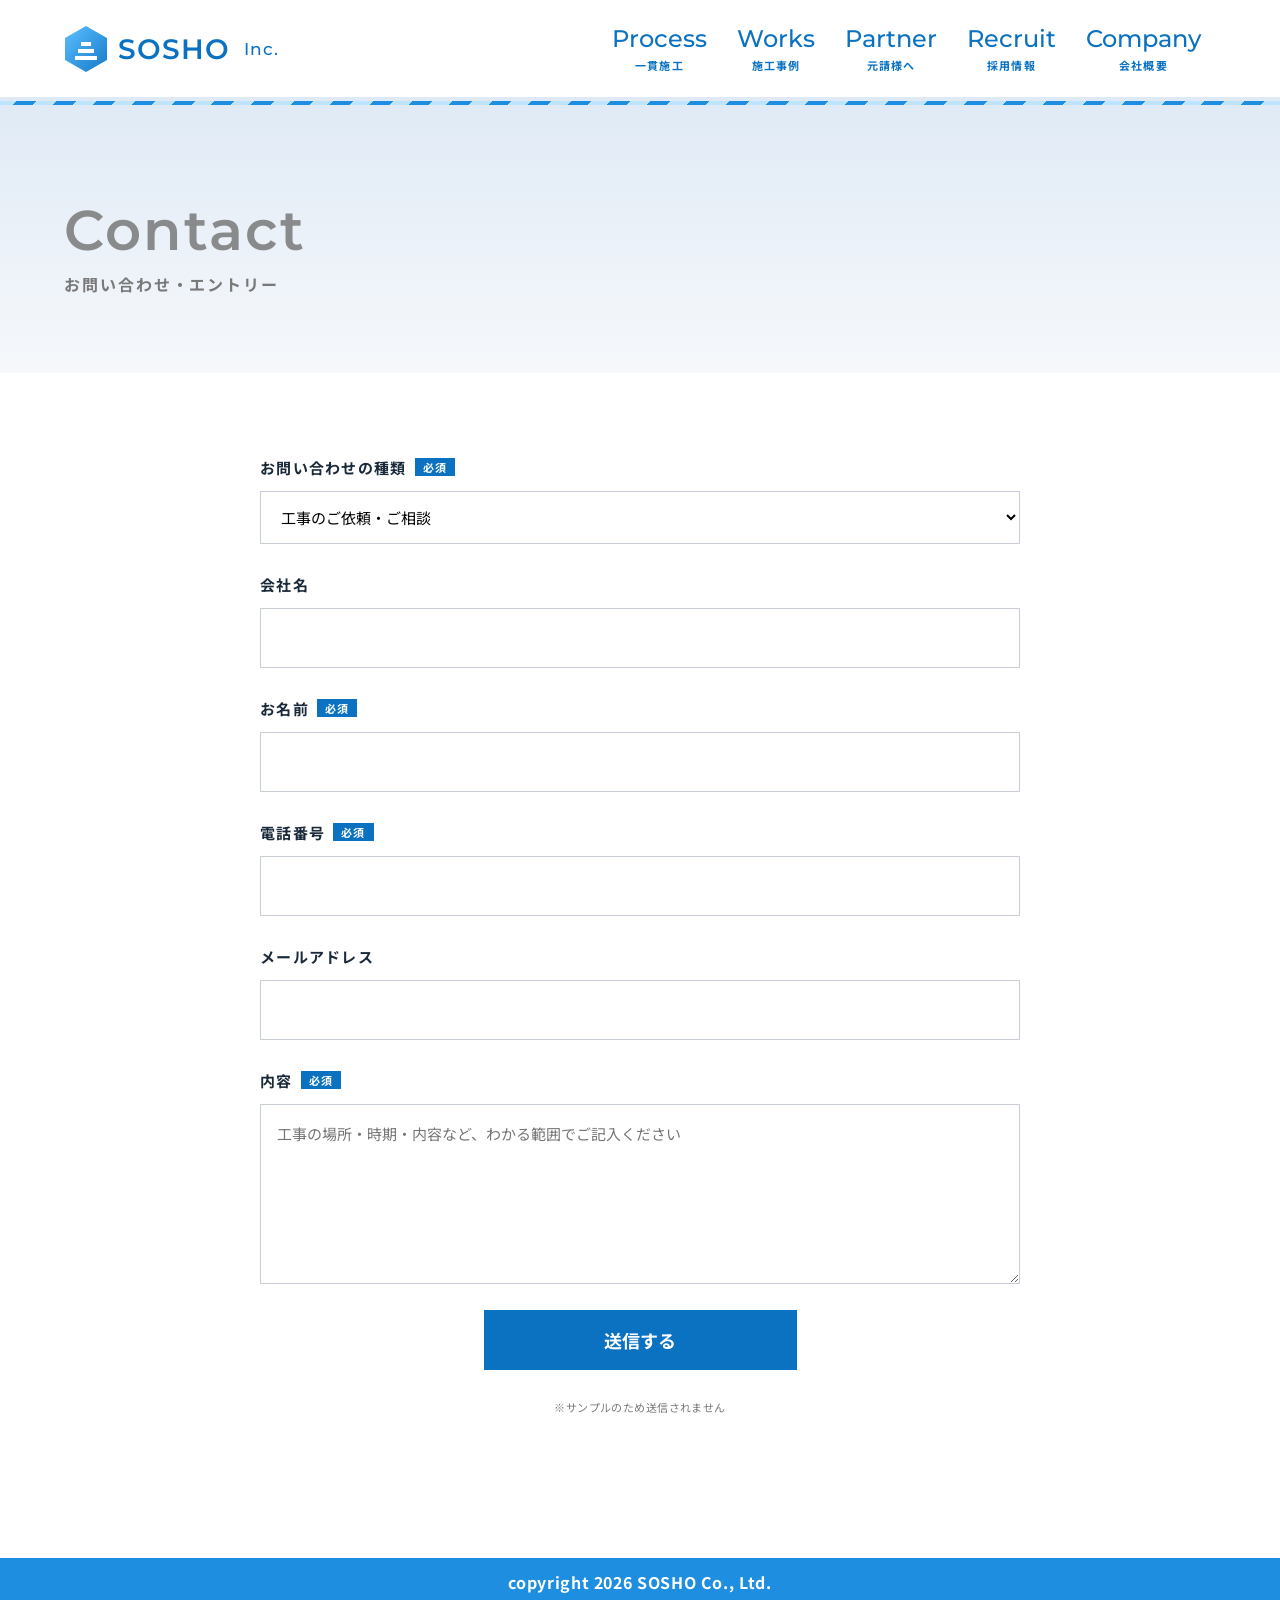
==== commit 5d60c1c7: "建設HPサンプル v2 を更新 Co-Authored-By: Claude Opus 5.5 <noreply@anthropic.com>" ====
--- a/contact.html
+++ b/contact.html
@@ -7,13 +7,13 @@
 <title>お問い合わせ｜株式会社 礎匠（サンプル）</title>
 <link rel="preconnect" href="https://fonts.googleapis.com"><link rel="preconnect" href="https://fonts.gstatic.com" crossorigin>
 <link href="https://fonts.googleapis.com/css2?family=Montserrat:wght@500;600&family=Noto+Sans+JP:wght@400;500;700;800&display=swap" rel="stylesheet">
-<link rel="stylesheet" href="style.css">
-<link rel="stylesheet" href="v2.css">
+<link rel="stylesheet" href="style.css?v=202611131530">
+<link rel="stylesheet" href="v2.css?v=202611131530">
 </head>
 <body>
 
 <svg width="0" height="0" style="position:absolute" aria-hidden="true">
-  <defs><linearGradient id="lg" x1="0" y1="0" x2="1" y2="1"><stop offset="0" stop-color="#1d4fa8"/><stop offset="1" stop-color="#071754"/></linearGradient></defs>
+  <defs><linearGradient id="lg" x1="0" y1="0" x2="1" y2="1"><stop offset="0" stop-color="#5cc0ff"/><stop offset="1" stop-color="#1679c9"/></linearGradient></defs>
   <symbol id="mark" viewBox="0 0 44 48"><path d="M22 1 43 13v22L22 47 1 35V13z" fill="url(#lg)"/><path d="M11 31h22v4H11zM14 24h16v4H14zM17 17h10v4H17z" fill="#fff"/></symbol>
 </svg>
 
@@ -50,7 +50,7 @@
 </main>
 
 <footer class="copyright">copyright 2026 SOSHO Co., Ltd.</footer>
-<script src="common.js"></script>
+<script src="common.js?v=202611131530"></script>
 <script>if(new URLSearchParams(location.search).get('type')==='entry')document.getElementById('type').value='entry';</script>
 </body>
 </html>
--- a/style.css
+++ b/style.css
@@ -1,9 +1,9 @@
 /* 株式会社 礎匠（架空・サンプル） 参考＝infinito-group.net の構成・寸法を実測して再現 */
 :root{
-  --navy:#0b2a6b;      /* 見出し・ナビ */
-  --navy-deep:#2a3455; /* 事例帯・コピーライト */
-  --navy-ink:#071754;
-  --ink:#010101;
+  --navy:#0b72c2;      /* 見出し・ナビ */
+  --navy-deep:#1e8fe0; /* 事例帯・コピーライト */
+  --navy-ink:#1679c9;
+  --ink:#1a2a3a;
   --gray:#797979;
   --line:#dfdfdf;
   --en:"Montserrat",sans-serif;
@@ -57,7 +57,7 @@
 /* ===== FV ===== */
 .fv{position:relative;height:100svh;min-height:640px;max-height:900px;overflow:hidden;color:#fff}
 .fv .bg{position:absolute;inset:0;background:url(img/hero.jpg) center/cover;animation:kenburns 18s ease-out both}
-.fv::after{content:"";position:absolute;inset:0;background:linear-gradient(180deg,rgba(7,23,84,.35) 0,rgba(7,23,84,0) 30%,rgba(0,0,0,.05) 60%,rgba(7,23,84,.45))}
+.fv::after{content:"";position:absolute;inset:0;background:linear-gradient(180deg,rgba(22,121,201,.35) 0,rgba(22,121,201,0) 30%,rgba(0,0,0,.05) 60%,rgba(22,121,201,.45))}
 @keyframes kenburns{from{transform:scale(1.12)}to{transform:scale(1)}}
 .fv .copy{position:absolute;z-index:2;right:64px;top:37%;text-align:right}
 .fv .copy p{font-size:28px;font-weight:500;letter-spacing:.3em;text-shadow:0 2px 12px rgba(0,0,0,.35)}
@@ -83,14 +83,14 @@
 .house{clip-path:polygon(50% 0,100% 22%,100% 100%,0 100%,0 22%);aspect-ratio:4/5;overflow:hidden}
 .house img{width:100%;height:100%;object-fit:cover}
 .about .pic{position:relative}
-.about .pic::before{content:"";position:absolute;inset:-14px 14px 14px -14px;background:rgba(11,42,107,.12);clip-path:polygon(50% 0,100% 22%,100% 100%,0 100%,0 22%)}
+.about .pic::before{content:"";position:absolute;inset:-14px 14px 14px -14px;background:rgba(11,114,194,.12);clip-path:polygon(50% 0,100% 22%,100% 100%,0 100%,0 22%)}
 
 /* ===== Business ===== */
 .business{position:relative;padding:140px 0 160px;background:#f4f4f4;overflow:hidden}
 .business .row{display:grid;grid-template-columns:1fr 1fr;gap:70px;align-items:center}
 .hexpic{clip-path:polygon(50% 0,100% 25%,100% 75%,50% 100%,0 75%,0 25%);aspect-ratio:1/1.12;overflow:hidden}
 .hexpic img{width:100%;height:100%;object-fit:cover}
-.business .ghost{position:absolute;right:-20px;top:52%;font-family:var(--en);font-weight:600;font-size:150px;color:rgba(11,42,107,.06);white-space:nowrap;line-height:1;pointer-events:none}
+.business .ghost{position:absolute;right:-20px;top:52%;font-family:var(--en);font-weight:600;font-size:150px;color:rgba(11,114,194,.06);white-space:nowrap;line-height:1;pointer-events:none}
 .business h3{font-size:40px;font-weight:700;color:var(--navy);margin-top:36px;line-height:1.5}
 .business .sub{font-size:30px;font-weight:500;color:#333;margin-top:16px}
 .business p.body{margin-top:28px;line-height:2.4;color:#333}
@@ -116,15 +116,15 @@
 /* ===== 5事業の六角形 ===== */
 .services{position:relative;padding:110px 0 130px;color:#fff;overflow:hidden}
 .services::before{content:"";position:absolute;inset:0;background:url(img/hero.jpg) center/cover;filter:brightness(.55)}
-.services::after{content:"";position:absolute;inset:0;background:linear-gradient(180deg,rgba(26,40,82,.92),rgba(26,40,82,.55) 40%,rgba(7,23,84,.85))}
+.services::after{content:"";position:absolute;inset:0;background:linear-gradient(180deg,rgba(22,121,201,.92),rgba(22,121,201,.55) 40%,rgba(22,121,201,.85))}
 .services .inner{position:relative;z-index:1}
 .hexes{display:flex;flex-wrap:wrap;justify-content:center;gap:28px 40px;margin-top:70px}
 .hex{position:relative;width:340px;aspect-ratio:1/1.13;clip-path:polygon(50% 0,100% 25%,100% 75%,50% 100%,0 75%,0 25%);background:rgba(255,255,255,.28);padding:14px}
 .hex .in{position:relative;width:100%;height:100%;clip-path:inherit;display:flex;flex-direction:column;align-items:center;justify-content:center;text-align:center;color:#1d2436;padding:0 34px;overflow:hidden}
 .hex .in::before{content:"";position:absolute;inset:0;background:var(--img) center/cover;transition:transform .8s}
-.hex .in::after{content:"";position:absolute;inset:0;background:rgba(236,240,247,.86);transition:background .5s}
+.hex .in::after{content:"";position:absolute;inset:0;background:rgba(240,248,255,.86);transition:background .5s}
 .hex:hover .in::before{transform:scale(1.08)}
-.hex:hover .in::after{background:rgba(236,240,247,.7)}
+.hex:hover .in::after{background:rgba(240,248,255,.7)}
 .hex .in>*{position:relative;z-index:1}
 .hex .no{font-family:var(--en);font-size:13px;font-weight:600;color:var(--navy);letter-spacing:.2em}
 .hex h3{font-size:27px;font-weight:800;letter-spacing:.02em;line-height:1.4;margin-top:4px}
@@ -152,7 +152,7 @@
 .co-table dt{color:#333}
 .co-table dd b{display:block;border-left:5px solid var(--navy);padding-left:6px;font-weight:700;color:#333;margin-top:6px;line-height:1.3}
 .co-table dd a{text-decoration:underline}
-.map{aspect-ratio:576/440;margin-top:0;background:repeating-linear-gradient(0deg,rgba(11,42,107,.06) 0 1px,transparent 1px 40px),repeating-linear-gradient(90deg,rgba(11,42,107,.06) 0 1px,transparent 1px 40px),#eef2f8;display:grid;place-items:center;text-align:center;color:var(--navy);font-size:14px;border:1px solid var(--line)}
+.map{aspect-ratio:576/440;margin-top:0;background:repeating-linear-gradient(0deg,rgba(11,114,194,.06) 0 1px,transparent 1px 40px),repeating-linear-gradient(90deg,rgba(11,114,194,.06) 0 1px,transparent 1px 40px),#eef2f8;display:grid;place-items:center;text-align:center;color:var(--navy);font-size:14px;border:1px solid var(--line)}
 .map b{display:block;font-size:18px}
 .copyright{background:var(--navy-deep);color:#fff;text-align:center;font-weight:700;font-size:16px;padding:8px;letter-spacing:.04em}
 
@@ -202,9 +202,9 @@
 .points p{font-size:15px;line-height:1.9;margin-top:10px;color:#444}
 .voices{position:relative;padding:110px 0 120px;background:linear-gradient(120deg,#e3e3e3 0,#e3e3e3 45%,#f5f5f5 45%,#f5f5f5 70%,#fff 70%)}
 .voice{display:grid;grid-template-columns:559fr 724fr;align-items:center;margin-top:70px;position:relative}
-.voice .pic{border-top:5px solid #4d6390;align-self:start}
+.voice .pic{border-top:5px solid #1e8fe0;align-self:start}
 .voice .pic img{width:100%;aspect-ratio:559/385;object-fit:cover}
-.voice .card{background:rgba(255,255,255,.92);border-top:5px solid #4d6390;margin:30px 38px 0 -41px;padding:80px 70px 70px 106px;position:relative}
+.voice .card{background:rgba(255,255,255,.92);border-top:5px solid #1e8fe0;margin:30px 38px 0 -41px;padding:80px 70px 70px 106px;position:relative}
 .voice .card .tag{font-size:13px;font-weight:700;color:#fff;background:var(--navy);display:inline-block;padding:2px 14px;letter-spacing:.15em}
 .voice blockquote{font-family:var(--min);font-size:34px;line-height:1.9;color:#333;margin-top:14px}
 .voice .name{font-family:var(--en);font-weight:600;font-size:26px;margin-top:30px;color:#333}
--- a/v2.css
+++ b/v2.css
@@ -1,12 +1,12 @@
 /* v2：独自性の層（style.css の上に重ねる）
    寸法線・方眼・安全黄・工程が建っていく図面 */
-:root{--yellow:#f5b800;--bp:#0e2a5e;--bp-line:rgba(255,255,255,.08)}
+:root{--yellow:#bfe4ff;--bp:#1679c9;--bp-line:rgba(255,255,255,.08)}
 
 /* 安全柵ストライプ（ヘッダー下・区切り） */
-.hazard{height:8px;background:repeating-linear-gradient(-45deg,var(--yellow) 0 14px,#111 14px 28px)}
+.hazard{height:8px;background:repeating-linear-gradient(-45deg,var(--yellow) 0 14px,var(--navy-deep) 14px 28px)}
 .header .hazard{position:absolute;left:0;right:0;bottom:-8px;height:4px;opacity:0;transition:opacity .4s}
 .header:not(.is-top) .hazard{opacity:1}
-.cta-head{margin-left:18px;background:var(--yellow);color:var(--navy-ink);font-weight:800;font-size:14px;padding:12px 18px;line-height:1.3;text-align:center;letter-spacing:.06em;transition:filter .3s}
+.cta-head{margin-left:18px;background:var(--navy-deep);color:#fff;font-weight:800;font-size:14px;padding:12px 18px;line-height:1.3;text-align:center;letter-spacing:.06em;transition:filter .3s}
 .cta-head small{display:block;font-family:var(--en);font-size:10px;letter-spacing:.2em}
 .cta-head:hover{filter:brightness(1.08)}
 
@@ -15,31 +15,32 @@
 .dim::before,.dim::after{content:"";flex:1;height:9px;border-inline:1px solid currentColor;background:linear-gradient(currentColor,currentColor) center/100% 1px no-repeat}
 .dim.left::before{flex:0 0 40px}
 .dim.white{color:#fff}
-.dim.yellow{color:var(--yellow)}
+.dim.yellow{color:#fff}
 
 /* ===== ヒーロー（左右分割） ===== */
 .hero2{position:relative;display:grid;grid-template-columns:44% 56%;height:100svh;min-height:680px;max-height:960px;background:var(--bp);color:#fff;overflow:hidden}
-.hero2 .plan{position:relative;padding:150px 0 140px 64px;background-image:linear-gradient(var(--bp-line) 1px,transparent 1px),linear-gradient(90deg,var(--bp-line) 1px,transparent 1px);background-size:32px 32px}
-.hero2 .plan::after{content:"";position:absolute;right:0;top:0;bottom:0;width:1px;background:rgba(255,255,255,.2)}
+/* 写真を全面に敷き、文字側だけ紺を重ねる（方眼はやめた 11/13） */
+.hero2 .plan{position:relative;z-index:1;padding:150px 0 140px 64px;background:linear-gradient(90deg,rgba(22,121,201,.9) 0,rgba(22,121,201,.78) 55%,rgba(22,121,201,0) 100%)}
 .hero2 h1{writing-mode:vertical-rl;font-weight:800;font-size:clamp(56px,7vw,104px);line-height:1.25;letter-spacing:.14em;position:absolute;right:56px;top:140px}
 .hero2 h1 em{font-style:normal;color:var(--yellow)}
 .hero2 .lead{position:absolute;left:64px;bottom:150px;max-width:15em;font-size:17px;line-height:2.1}
 .hero2 .lead b{display:block;font-family:var(--en);font-size:12px;letter-spacing:.3em;color:var(--yellow);margin-bottom:12px}
 .hero2 .mark{position:absolute;left:64px;top:140px;font-family:var(--en);font-size:12px;letter-spacing:.2em;line-height:1.9;color:rgba(255,255,255,.55)}
-.hero2 .photo{position:relative;overflow:hidden}
-.hero2 .photo .bg{position:absolute;inset:0;background:url(img/hero.jpg) 30% center/cover;animation:kenburns 18s ease-out both}
+.hero2 .photo{position:absolute;inset:0;overflow:hidden}
+.hero2 .photo .v-dim{z-index:1}
+.hero2 .photo .bg{position:absolute;inset:0;background:url(img/hero.jpg) 65% center/cover;animation:kenburns 18s ease-out both}
 .hero2 .photo .v-dim{position:absolute;right:28px;top:120px;bottom:120px;width:9px;border-block:1px solid #fff;background:linear-gradient(#fff,#fff) center/1px 100% no-repeat;opacity:.8}
 .hero2 .photo .v-dim span{position:absolute;right:16px;top:50%;transform:translateY(-50%);writing-mode:vertical-rl;font-family:var(--en);font-size:11px;letter-spacing:.3em;white-space:nowrap}
-.trades{position:absolute;left:0;right:0;bottom:0;z-index:3;display:grid;grid-template-columns:repeat(5,1fr);background:rgba(7,23,84,.92);border-top:4px solid var(--yellow)}
+.trades{position:absolute;left:0;right:0;bottom:0;z-index:3;display:grid;grid-template-columns:repeat(5,1fr);background:rgba(22,121,201,.92);border-top:4px solid var(--yellow)}
 .trades a{display:flex;align-items:center;gap:12px;padding:20px 22px;border-right:1px solid rgba(255,255,255,.12);color:#fff;font-weight:700;font-size:16px;transition:background .3s}
 .trades a:last-child{border-right:0}
-.trades a:hover{background:rgba(245,184,0,.18)}
+.trades a:hover{background:rgba(30,143,224,.18)}
 .trades i{font-style:normal;font-family:var(--en);font-weight:600;font-size:12px;color:var(--yellow);letter-spacing:.1em}
 .trades svg{width:30px;height:30px;flex:none;stroke:#fff;fill:none;stroke-width:1.6;stroke-linecap:round;stroke-linejoin:round}
 
 /* ===== 現場力データ（工事看板） ===== */
 .board{position:relative;padding:110px 0 100px;background:#f4f4f4}
-.board .sign{position:relative;background:#fff;border:3px solid var(--navy);box-shadow:12px 12px 0 rgba(11,42,107,.12);max-width:1080px;margin:40px auto 0}
+.board .sign{position:relative;background:#fff;border:3px solid var(--navy);box-shadow:12px 12px 0 rgba(11,114,194,.12);max-width:1080px;margin:40px auto 0}
 .board .sign-head{display:flex;justify-content:space-between;align-items:center;background:var(--navy);color:#fff;padding:12px 26px;font-weight:800;letter-spacing:.2em}
 .board .sign-head span{font-family:var(--en);font-size:12px;color:var(--yellow);letter-spacing:.25em}
 .board .cells{display:grid;grid-template-columns:repeat(4,1fr)}
@@ -48,7 +49,7 @@
 .board .cell dt{font-size:14px;font-weight:700;color:#333;letter-spacing:.12em}
 .board .cell dd{font-family:var(--en);font-weight:600;font-size:56px;line-height:1.1;color:var(--navy);margin-top:10px}
 .board .cell dd small{font-family:var(--ja);font-size:16px;margin-left:4px}
-.board .cell.safe{background:repeating-linear-gradient(-45deg,rgba(245,184,0,.12) 0 10px,transparent 10px 20px)}
+.board .cell.safe{background:repeating-linear-gradient(-45deg,rgba(30,143,224,.12) 0 10px,transparent 10px 20px)}
 .board .cell p{font-size:12px;color:var(--gray);margin-top:4px;line-height:1.6}
 .board .note{text-align:center;margin-top:20px}
 
@@ -102,7 +103,7 @@
 .case{flex:0 0 min(460px,80vw);scroll-snap-align:start}
 .case figure{position:relative}
 .case img{width:100%;aspect-ratio:4/3;object-fit:cover}
-.case .yr{position:absolute;left:0;top:0;background:var(--yellow);color:var(--navy-ink);font-family:var(--en);font-weight:600;font-size:13px;padding:4px 12px;letter-spacing:.1em}
+.case .yr{position:absolute;left:0;top:0;background:var(--navy-deep);color:#fff;font-family:var(--en);font-weight:600;font-size:13px;padding:4px 12px;letter-spacing:.1em}
 .case h3{font-size:20px;line-height:1.6;margin-top:18px;color:#222}
 .case .place{font-size:13px;color:var(--gray);margin-top:2px}
 .case .used{display:flex;gap:6px;flex-wrap:wrap;margin-top:12px}
@@ -117,7 +118,7 @@
 .partner h2{font-size:36px;font-weight:800;color:var(--navy);line-height:1.6}
 .partner .promise{list-style:none;margin-top:30px;counter-reset:p}
 .partner .promise li{counter-increment:p;position:relative;padding:20px 0 20px 64px;border-bottom:1px solid #ddd}
-.partner .promise li::before{content:"0" counter(p);position:absolute;left:0;top:18px;font-family:var(--en);font-weight:600;font-size:28px;color:var(--yellow);-webkit-text-stroke:1px var(--navy)}
+.partner .promise li::before{content:"0" counter(p);position:absolute;left:0;top:18px;font-family:var(--en);font-weight:600;font-size:28px;color:var(--navy-deep)}
 .partner .promise b{display:block;font-size:19px;color:#222}
 .partner .promise p{font-size:15px;line-height:1.9;margin-top:4px;color:#444}
 .spec{background:#fff;border-top:4px solid var(--navy);padding:34px 36px}
@@ -125,7 +126,7 @@
 .spec table{width:100%;border-collapse:collapse;margin-top:16px;font-size:15px}
 .spec th,.spec td{text-align:left;padding:13px 6px;border-bottom:1px solid #e5e5e5;vertical-align:top;line-height:1.7}
 .spec th{width:8.5em;color:var(--navy);font-weight:700}
-.btn-y{display:flex;align-items:center;justify-content:center;gap:16px;margin-top:28px;height:64px;background:var(--yellow);color:var(--navy-ink);font-weight:800;font-size:18px;letter-spacing:.08em;transition:filter .3s}
+.btn-y{display:flex;align-items:center;justify-content:center;gap:16px;margin-top:28px;height:64px;background:var(--navy-deep);color:#fff;font-weight:800;font-size:18px;letter-spacing:.08em;transition:filter .3s}
 .btn-y::after{content:"→";font-family:var(--en)}
 .btn-y:hover{filter:brightness(1.07)}
 .spec .sample-note{margin-top:12px}
@@ -140,7 +141,7 @@
 .quiz .q p.count{font-family:var(--en);color:var(--yellow);font-size:13px;letter-spacing:.25em}
 .quiz .q h3{font-size:24px;margin-top:8px;line-height:1.6}
 .quiz .opts{display:grid;grid-template-columns:1fr 1fr;gap:14px;margin-top:24px}
-.quiz .opts button{font:inherit;font-weight:700;font-size:16px;text-align:left;padding:18px 20px;background:#fff;color:var(--navy-ink);border:0;border-left:6px solid var(--yellow);cursor:pointer;transition:transform .2s}
+.quiz .opts button{font:inherit;font-weight:700;font-size:16px;text-align:left;padding:18px 20px;background:#fff;color:var(--navy-ink);border:0;border-left:6px solid var(--navy-deep);cursor:pointer;transition:transform .2s}
 .quiz .opts button:hover{transform:translateX(4px)}
 .quiz .result{display:none;grid-template-columns:240px 1fr;gap:30px;align-items:center}
 .quiz .result.cur{display:grid}
@@ -152,7 +153,7 @@
 .quiz noscript p{text-align:center}
 .day{padding:110px 0;background:#fff}
 .day ol{list-style:none;margin-top:50px;display:grid;grid-template-columns:repeat(6,1fr);position:relative}
-.day ol::before{content:"";position:absolute;left:0;right:0;top:27px;height:4px;background:repeating-linear-gradient(-45deg,var(--yellow) 0 10px,#111 10px 20px)}
+.day ol::before{content:"";position:absolute;left:0;right:0;top:27px;height:4px;background:repeating-linear-gradient(-45deg,var(--yellow) 0 10px,var(--navy-deep) 10px 20px)}
 .day li{position:relative;padding:0 12px;text-align:center}
 .day time{position:relative;display:inline-block;background:var(--navy);color:#fff;font-family:var(--en);font-weight:600;font-size:17px;padding:14px 12px;min-width:84px}
 .day h4{font-size:17px;margin-top:16px;color:var(--navy)}
@@ -162,11 +163,11 @@
 @media (max-width:1100px){.cta-head{display:none}.trades a{padding:16px 12px;font-size:14px;gap:8px}.trades svg{width:24px;height:24px}}
 @media (max-width:900px){
   .hero2{grid-template-columns:1fr;grid-template-rows:auto 1fr;max-height:none;height:auto;min-height:0}
-  .hero2 .plan{padding:100px 20px 40px;min-height:420px}
+  .hero2 .plan{padding:100px 20px 40px;min-height:420px;background:linear-gradient(180deg,rgba(22,121,201,.82) 0,rgba(22,121,201,.6) 55%,rgba(22,121,201,.85) 100%)}
   .hero2 h1{right:20px;top:96px;font-size:54px}
   .hero2 .mark{left:20px;top:100px}
   .hero2 .lead{left:20px;bottom:36px;font-size:15px;max-width:11.5em}
-  .hero2 .photo{height:52svh;min-height:300px}
+  .hero2 .photo{height:auto;min-height:0}
   .hero2 .photo .v-dim{display:none}
   .trades{position:static;grid-template-columns:repeat(5,1fr);grid-column:1}
   .trades a{flex-direction:column;gap:4px;padding:12px 2px;font-size:12px;text-align:center}
@@ -200,7 +201,7 @@
   .quiz .result img{max-width:200px}
   .day{padding:80px 0}
   .day ol{grid-template-columns:1fr;gap:26px}
-  .day ol::before{left:41px;right:auto;top:0;bottom:0;width:4px;height:auto;background:repeating-linear-gradient(45deg,var(--yellow) 0 10px,#111 10px 20px)}
+  .day ol::before{left:41px;right:auto;top:0;bottom:0;width:4px;height:auto;background:repeating-linear-gradient(45deg,var(--yellow) 0 10px,var(--navy-deep) 10px 20px)}
   .day li{display:grid;grid-template-columns:84px 1fr;column-gap:18px;text-align:left;padding:0}
   .day li h4{margin-top:0;grid-column:2}
   .day li p{grid-column:2}
@@ -209,7 +210,7 @@
 .hero2::after{display:none}
 
 @media (max-width:900px){
-  .hero2 .plan{display:flex;flex-direction:column;justify-content:space-between;min-height:440px}
+  .hero2 .plan{display:flex;flex-direction:column;justify-content:space-between;min-height:calc(100svh - 64px);max-height:720px}
   .hero2 .lead{position:static;font-size:14px;max-width:none;width:calc(100% - 140px)}
   .hero2 .mark{position:static}
   .board .cell dd{font-size:34px}
@@ -218,3 +219,6 @@
   .process .done{font-size:17px}
   .partner h2{font-size:21px}
 }
+
+/* 採用ページ：ナビが6項目になったので1440px未満は文字を詰める */
+@media (min-width:901px) and (max-width:1439px){.r-header .gnav .en{font-size:21px}.r-header .gnav a{padding:10px 10px}.r-header .gnav .ja{font-size:11px}.entry-btn{width:160px;font-size:22px}}
